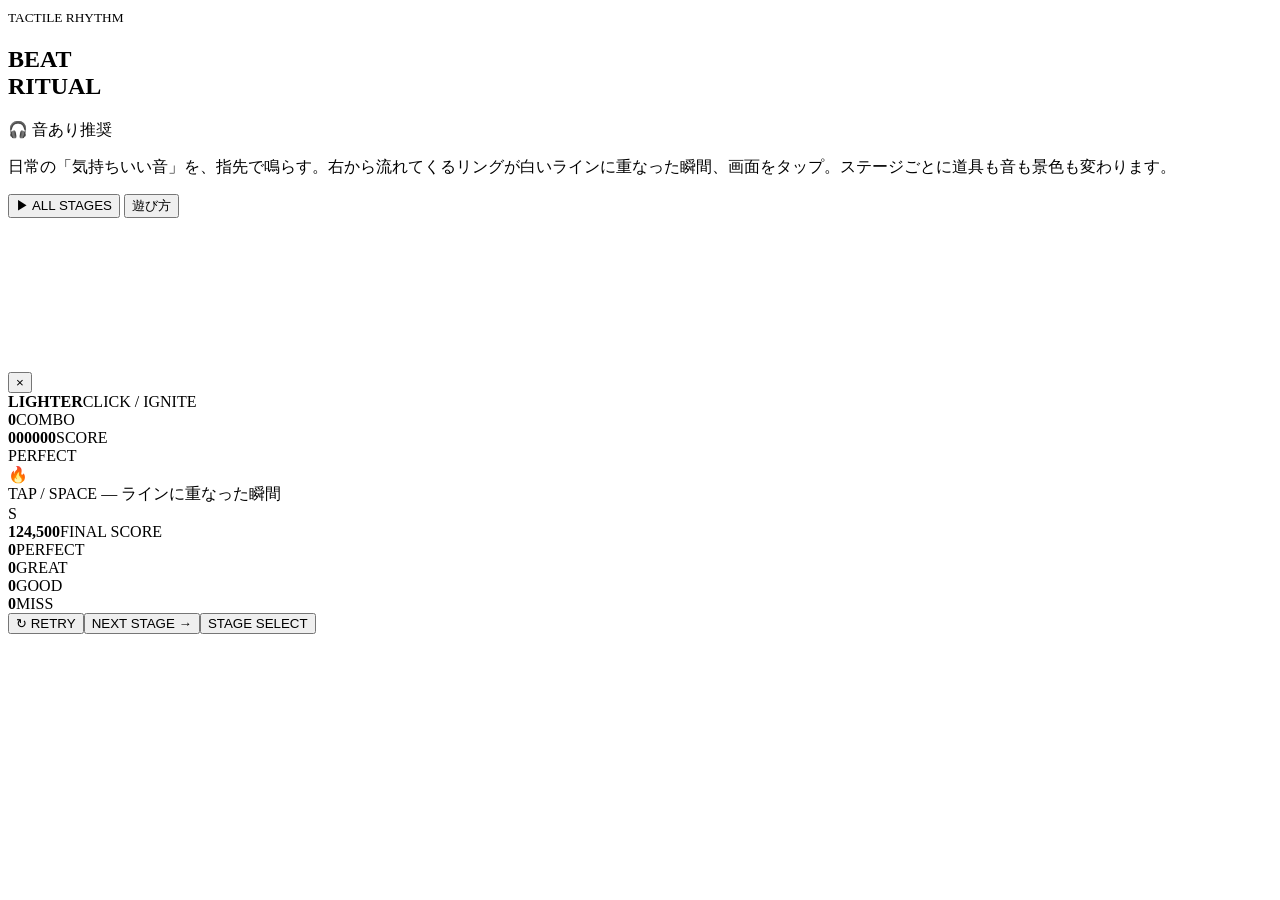
==== index.html @ 86ea7ae0 "Add BEAT RITUAL game shell" ====
<!doctype html>
<html lang="ja">
<head>
<meta charset="utf-8" />
<meta name="viewport" content="width=device-width,initial-scale=1,maximum-scale=1,user-scalable=no,viewport-fit=cover" />
<meta name="theme-color" content="#111318" />
<title>BEAT RITUAL — tactile rhythm game</title>
<link rel="stylesheet" href="beat.css" />
</head>
<body>
<div id="app">
  <section id="home" class="screen active">
    <div class="brand">
      <div><small>TACTILE RHYTHM</small><h1>BEAT<br>RITUAL</h1></div>
      <div class="badge">🎧 音あり推奨</div>
    </div>
    <p class="intro">日常の「気持ちいい音」を、指先で鳴らす。右から流れてくるリングが白いラインに重なった瞬間、画面をタップ。ステージごとに道具も音も景色も変わります。</p>
    <div class="stage-grid" id="stageGrid"></div>
    <div class="actions">
      <button class="primary" id="allBtn">▶ ALL STAGES</button>
      <button class="ghost" id="howBtn">遊び方</button>
    </div>
  </section>
  <section id="game" class="screen">
    <div class="game-bg" id="gameBg"></div><div class="grain"></div><div class="fever" id="fever"></div>
    <canvas id="canvas"></canvas>
    <div class="hud">
      <div class="hud-left"><button class="back" id="backBtn">×</button><div class="stage-title"><b id="hudTitle">LIGHTER</b><span id="hudSub">CLICK / IGNITE</span></div></div>
      <div class="combo"><strong id="combo">0</strong><span>COMBO</span></div>
      <div class="score"><strong id="score">000000</strong><span>SCORE</span></div>
    </div>
    <div class="progress"><i id="progressBar"></i></div>
    <div class="judgement" id="judgement">PERFECT</div>
    <div class="item-wrap"><div class="item" id="item">🔥</div></div>
    <div class="instruction" id="instruction">TAP / SPACE — ラインに重なった瞬間</div>
    <div id="countdown"></div>
  </section>
  <section id="results" class="screen">
    <div class="result-card">
      <div class="result-top"><div class="rank" id="rank">S</div><div class="result-score"><strong id="finalScore">124,500</strong><span>FINAL SCORE</span></div></div>
      <div class="best" id="bestText"></div><div class="unlock" id="unlockText"></div>
      <div class="stats">
        <div class="stat"><b id="stPerfect">0</b><span>PERFECT</span></div>
        <div class="stat"><b id="stGreat">0</b><span>GREAT</span></div>
        <div class="stat"><b id="stGood">0</b><span>GOOD</span></div>
        <div class="stat"><b id="stMiss">0</b><span>MISS</span></div>
      </div>
      <div class="result-actions"><button class="primary" id="retryBtn">↻ RETRY</button><button class="ghost" id="nextBtn">NEXT STAGE →</button><button class="ghost" id="homeBtn">STAGE SELECT</button></div>
    </div>
  </section>
</div>
<script src="beat.js"></script>
</body>
</html>
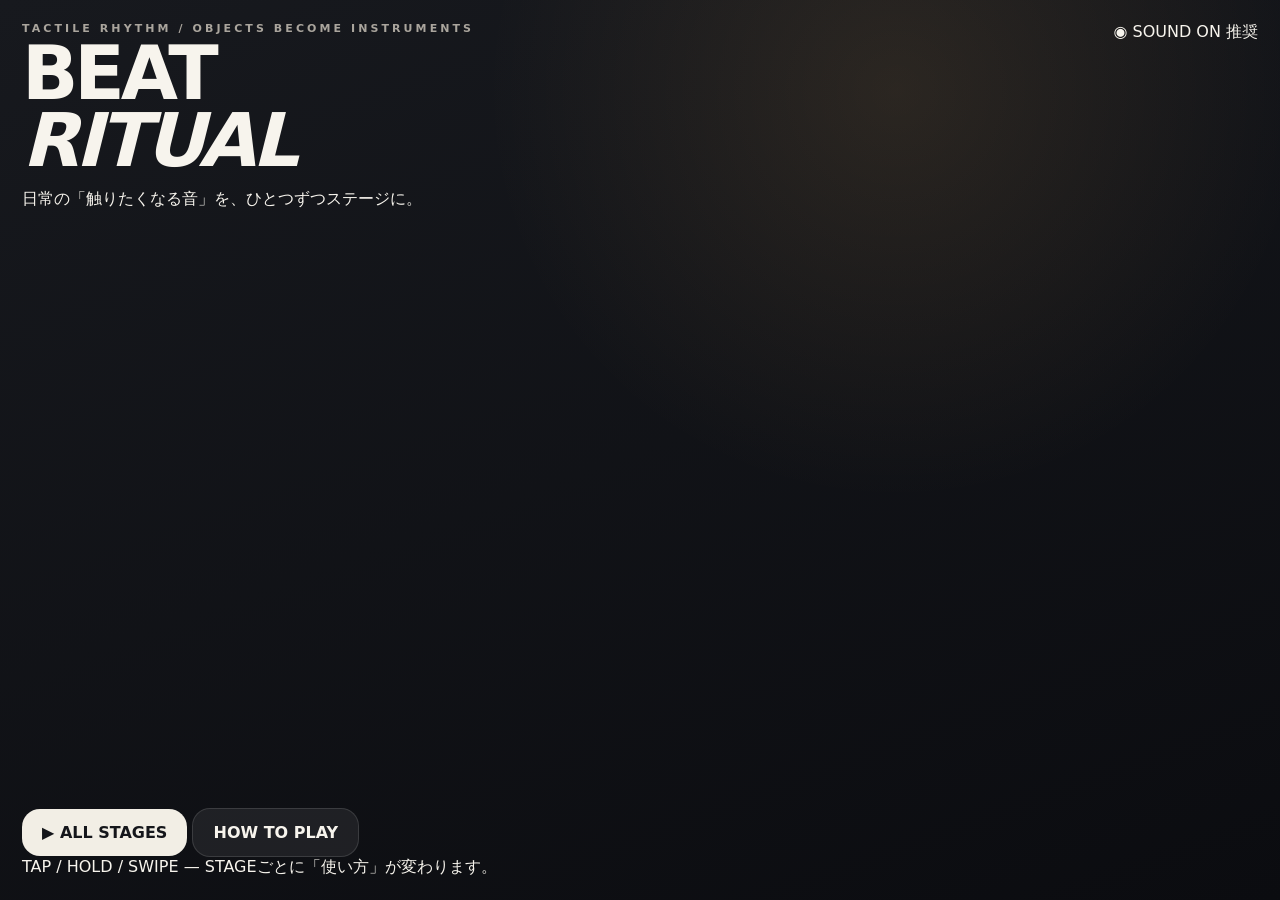
==== commit 98089b18: "Rebuild BEAT RITUAL tactile stage UI" ====
--- a/index.html
+++ b/index.html
@@ -3,51 +3,87 @@
 <head>
 <meta charset="utf-8" />
 <meta name="viewport" content="width=device-width,initial-scale=1,maximum-scale=1,user-scalable=no,viewport-fit=cover" />
-<meta name="theme-color" content="#111318" />
+<meta name="theme-color" content="#08090d" />
 <title>BEAT RITUAL — tactile rhythm game</title>
 <link rel="stylesheet" href="beat.css" />
 </head>
 <body>
 <div id="app">
   <section id="home" class="screen active">
-    <div class="brand">
-      <div><small>TACTILE RHYTHM</small><h1>BEAT<br>RITUAL</h1></div>
-      <div class="badge">🎧 音あり推奨</div>
+    <div class="ambient ambient-a"></div><div class="ambient ambient-b"></div>
+    <header class="brand">
+      <div>
+        <small>TACTILE RHYTHM / OBJECTS BECOME INSTRUMENTS</small>
+        <h1>BEAT<br><i>RITUAL</i></h1>
+        <p>日常の「触りたくなる音」を、ひとつずつステージに。</p>
+      </div>
+      <div class="sound-pill">◉ SOUND ON 推奨</div>
+    </header>
+    <div class="stage-grid" id="stageGrid"></div>
+    <div class="home-actions">
+      <button class="primary" id="allBtn"><span>▶</span> ALL STAGES</button>
+      <button class="ghost" id="howBtn">HOW TO PLAY</button>
     </div>
-    <p class="intro">日常の「気持ちいい音」を、指先で鳴らす。右から流れてくるリングが白いラインに重なった瞬間、画面をタップ。ステージごとに道具も音も景色も変わります。</p>
-    <div class="stage-grid" id="stageGrid"></div>
-    <div class="actions">
-      <button class="primary" id="allBtn">▶ ALL STAGES</button>
-      <button class="ghost" id="howBtn">遊び方</button>
+    <div class="home-foot">TAP / HOLD / SWIPE — STAGEごとに「使い方」が変わります。</div>
+  </section>
+
+  <section id="game" class="screen">
+    <canvas id="world"></canvas>
+    <div class="vignette"></div><div class="grain"></div>
+    <div class="camera-flash" id="flash"></div>
+    <div class="heat-wash" id="heatWash"></div>
+    <div class="hud">
+      <div class="hud-left">
+        <button class="back" id="backBtn" aria-label="戻る">×</button>
+        <div class="stage-name"><small id="hudNo">STAGE 01</small><b id="hudTitle">LIGHTER</b><span id="hudSub">BURN THE FLASH</span></div>
+      </div>
+      <div class="combo-wrap"><span>COMBO</span><strong id="combo">0</strong></div>
+      <div class="score-wrap"><strong id="score">000000</strong><span>SCORE</span></div>
+    </div>
+    <div class="progress"><i id="progressBar"></i><em id="progressDot"></em></div>
+    <div class="judge" id="judgement">PERFECT</div>
+    <div class="gesture" id="gesture"><b>TAP</b><span>光った写真を燃やす</span></div>
+    <div class="story" id="story">some things are better left as ash.</div>
+    <div id="countdown"></div>
+    <button id="inputSurface" aria-label="ゲーム操作エリア"></button>
+  </section>
+
+  <section id="results" class="screen">
+    <div class="result-glow"></div>
+    <div class="result-card">
+      <div class="result-kicker" id="resultStage">STAGE 01 / LIGHTER</div>
+      <div class="result-head">
+        <div class="rank" id="rank">S</div>
+        <div class="result-score"><strong id="finalScore">0</strong><span>FINAL SCORE</span></div>
+      </div>
+      <div class="best" id="bestText"></div>
+      <div class="stats">
+        <div><b id="stPerfect">0</b><span>PERFECT</span></div>
+        <div><b id="stGreat">0</b><span>GREAT</span></div>
+        <div><b id="stGood">0</b><span>GOOD</span></div>
+        <div><b id="stMiss">0</b><span>MISS</span></div>
+      </div>
+      <div class="result-actions">
+        <button class="primary" id="retryBtn">↻ RETRY</button>
+        <button class="ghost" id="nextBtn">NEXT STAGE →</button>
+        <button class="ghost" id="homeBtn">STAGE SELECT</button>
+      </div>
     </div>
   </section>
-  <section id="game" class="screen">
-    <div class="game-bg" id="gameBg"></div><div class="grain"></div><div class="fever" id="fever"></div>
-    <canvas id="canvas"></canvas>
-    <div class="hud">
-      <div class="hud-left"><button class="back" id="backBtn">×</button><div class="stage-title"><b id="hudTitle">LIGHTER</b><span id="hudSub">CLICK / IGNITE</span></div></div>
-      <div class="combo"><strong id="combo">0</strong><span>COMBO</span></div>
-      <div class="score"><strong id="score">000000</strong><span>SCORE</span></div>
+
+  <dialog id="howDialog">
+    <button class="dialog-close" id="howClose">×</button>
+    <small>HOW TO PLAY</small>
+    <h2>ノーツを叩くんじゃない。<br>道具を“使う”。</h2>
+    <p>タイミングの目印が操作ポイントに重なった瞬間、そのステージのジェスチャーを入力。PERFECTをつなぐほど画面の光・音・粒子が濃くなります。</p>
+    <div class="how-grid">
+      <div><b>LIGHTER</b><span>タップ / 長押し</span></div>
+      <div><b>MATCH</b><span>横スワイプ</span></div>
+      <div><b>CAMERA</b><span>タップ</span></div>
+      <div><b>SODA</b><span>上フリック</span></div>
+      <div><b>TYPEWRITER</b><span>タップ</span></div>
     </div>
-    <div class="progress"><i id="progressBar"></i></div>
-    <div class="judgement" id="judgement">PERFECT</div>
-    <div class="item-wrap"><div class="item" id="item">🔥</div></div>
-    <div class="instruction" id="instruction">TAP / SPACE — ラインに重なった瞬間</div>
-    <div id="countdown"></div>
-  </section>
-  <section id="results" class="screen">
-    <div class="result-card">
-      <div class="result-top"><div class="rank" id="rank">S</div><div class="result-score"><strong id="finalScore">124,500</strong><span>FINAL SCORE</span></div></div>
-      <div class="best" id="bestText"></div><div class="unlock" id="unlockText"></div>
-      <div class="stats">
-        <div class="stat"><b id="stPerfect">0</b><span>PERFECT</span></div>
-        <div class="stat"><b id="stGreat">0</b><span>GREAT</span></div>
-        <div class="stat"><b id="stGood">0</b><span>GOOD</span></div>
-        <div class="stat"><b id="stMiss">0</b><span>MISS</span></div>
-      </div>
-      <div class="result-actions"><button class="primary" id="retryBtn">↻ RETRY</button><button class="ghost" id="nextBtn">NEXT STAGE →</button><button class="ghost" id="homeBtn">STAGE SELECT</button></div>
-    </div>
-  </section>
+  </dialog>
 </div>
 <script src="beat.js"></script>
 </body>
--- a/beat.css
+++ b/beat.css
@@ -0,0 +1,19 @@
+:root{--bg:#111318;--panel:rgba(255,255,255,.08);--text:#f7f4ed;--muted:#aaa59d;--accent:#ffb34d;--accent2:#ff6b45;--good:#95e0b8;--danger:#ff667d;--line:rgba(255,255,255,.17)}
+*{box-sizing:border-box} html,body{width:100%;height:100%;margin:0;overflow:hidden;background:#0b0c10;color:var(--text);font-family:Inter,ui-rounded,"Hiragino Sans","Yu Gothic",system-ui,-apple-system,sans-serif;-webkit-user-select:none;user-select:none;-webkit-touch-callout:none;touch-action:manipulation}
+button{font:inherit;color:inherit}
+#app{position:fixed;inset:0;background:radial-gradient(circle at 70% 10%,rgba(255,190,100,.10),transparent 34%),linear-gradient(160deg,#17191e 0%,#0b0c10 100%)}
+.screen{position:absolute;inset:0;display:none}.screen.active{display:flex}
+#home{flex-direction:column;padding:max(22px,env(safe-area-inset-top)) max(22px,env(safe-area-inset-right)) max(22px,env(safe-area-inset-bottom)) max(22px,env(safe-area-inset-left));overflow:auto}
+.brand{display:flex;justify-content:space-between;align-items:flex-start;gap:20px}.brand small{display:block;letter-spacing:.28em;color:var(--muted);font-weight:800;font-size:11px}.brand h1{margin:5px 0 0;font-size:clamp(34px,8vw,74px);line-height:.9;letter-spacing:-.055em}.badge{border:1px solid rgba(255,255,255,.15);border-radius:999px;padding:8px 12px;color:#d7d3ca;font-size:12px;background:rgba(255,255,255,.04);white-space:nowrap}
+.intro{margin:22px 0 16px;max-width:740px;color:#c9c3b8;font-size:14px;line-height:1.7}.stage-grid{display:grid;grid-template-columns:repeat(5,minmax(160px,1fr));gap:12px;min-height:0;flex:1}.stage-card{position:relative;min-height:230px;border:1px solid rgba(255,255,255,.12);border-radius:24px;padding:18px;text-align:left;background:linear-gradient(180deg,rgba(255,255,255,.075),rgba(255,255,255,.025));overflow:hidden;cursor:pointer;transition:.18s transform,.18s border-color,.18s background}.stage-card:hover{transform:translateY(-3px);border-color:rgba(255,255,255,.3)}.stage-card:active{transform:scale(.985)}.stage-card .num{font-size:11px;letter-spacing:.18em;color:var(--muted);font-weight:800}.stage-card .icon{font-size:62px;filter:drop-shadow(0 12px 16px rgba(0,0,0,.32));margin:18px 0 8px;display:block}.stage-card h2{font-size:22px;margin:0 0 5px;letter-spacing:-.03em}.stage-card p{font-size:12px;color:#bbb5ab;line-height:1.5;margin:0}.stage-card .meta{position:absolute;bottom:15px;left:18px;right:18px;display:flex;justify-content:space-between;color:#8f8a82;font-size:11px}.stage-card::after{content:"";position:absolute;width:150px;height:150px;border-radius:50%;right:-55px;top:-55px;background:var(--card-accent);filter:blur(28px);opacity:.13}
+.actions{display:flex;gap:10px;margin-top:14px}.primary,.ghost{border:0;border-radius:18px;padding:14px 20px;font-weight:900;cursor:pointer}.primary{background:#f2eee5;color:#15161b}.ghost{background:rgba(255,255,255,.07);border:1px solid rgba(255,255,255,.12)}
+#game{background:#101116;flex-direction:column}.game-bg{position:absolute;inset:0;transition:background .5s}.grain{position:absolute;inset:0;opacity:.12;pointer-events:none;background-image:url("data:image/svg+xml,%3Csvg viewBox='0 0 180 180' xmlns='http://www.w3.org/2000/svg'%3E%3Cfilter id='n'%3E%3CfeTurbulence type='fractalNoise' baseFrequency='.9' numOctaves='3' stitchTiles='stitch'/%3E%3C/filter%3E%3Crect width='100%25' height='100%25' filter='url(%23n)' opacity='.28'/%3E%3C/svg%3E")}
+.hud{position:absolute;z-index:10;left:0;right:0;top:0;padding:max(14px,env(safe-area-inset-top)) max(16px,env(safe-area-inset-right)) 0 max(16px,env(safe-area-inset-left));display:grid;grid-template-columns:1fr auto 1fr;align-items:start;pointer-events:none}.hud-left{display:flex;gap:12px;align-items:center}.back{pointer-events:auto;width:42px;height:42px;border-radius:50%;border:1px solid rgba(255,255,255,.13);background:rgba(0,0,0,.22);backdrop-filter:blur(8px);font-size:22px;cursor:pointer}.stage-title b{display:block;font-size:15px}.stage-title span{display:block;color:#aaa59d;font-size:11px;margin-top:2px}.combo{text-align:center;min-width:110px}.combo strong{font-size:30px;line-height:1;display:block}.combo span{font-size:10px;letter-spacing:.17em;color:#aaa59d}.score{text-align:right;font-variant-numeric:tabular-nums}.score strong{font-size:20px}.score span{display:block;color:#aaa59d;font-size:10px;letter-spacing:.12em}
+.progress{position:absolute;top:74px;left:20px;right:20px;height:3px;border-radius:99px;background:rgba(255,255,255,.09);z-index:8;overflow:hidden}.progress i{display:block;height:100%;width:0;background:#fff;box-shadow:0 0 10px #fff}
+canvas{position:absolute;inset:0;width:100%;height:100%}.judgement{position:absolute;z-index:12;left:21%;top:30%;transform:translate(-50%,-50%) scale(.8);font-weight:1000;font-size:clamp(22px,4vw,46px);letter-spacing:-.04em;opacity:0;pointer-events:none;text-shadow:0 6px 24px rgba(0,0,0,.3)}.judgement.show{animation:judge .42s ease-out}@keyframes judge{0%{opacity:0;transform:translate(-50%,-50%) scale(.65)}30%{opacity:1;transform:translate(-50%,-50%) scale(1.08)}100%{opacity:0;transform:translate(-50%,-62%) scale(1)}}
+.item-wrap{position:absolute;z-index:7;left:6%;bottom:10%;width:26%;height:38%;min-width:150px;display:flex;align-items:flex-end;justify-content:center;pointer-events:none}.item{font-size:clamp(92px,16vw,190px);transform-origin:50% 75%;filter:drop-shadow(0 20px 28px rgba(0,0,0,.35));will-change:transform,filter}.item.hit{animation:itemHit .25s cubic-bezier(.2,.8,.2,1)}@keyframes itemHit{0%{transform:rotate(0) scale(1)}35%{transform:rotate(-8deg) scale(1.08)}100%{transform:rotate(0) scale(1)}}
+.instruction{position:absolute;z-index:9;left:50%;bottom:max(16px,env(safe-area-inset-bottom));transform:translateX(-50%);font-size:12px;color:#c4beb4;background:rgba(0,0,0,.24);border:1px solid rgba(255,255,255,.1);border-radius:999px;padding:9px 14px;backdrop-filter:blur(8px);pointer-events:none;white-space:nowrap}.fever{position:absolute;z-index:6;inset:0;pointer-events:none;opacity:0;background:radial-gradient(circle at 22% 48%,rgba(255,244,170,.2),transparent 20%),linear-gradient(110deg,transparent 0 38%,rgba(255,255,255,.08) 50%,transparent 62%);mix-blend-mode:screen}.fever.on{animation:feverPulse .7s infinite alternate}@keyframes feverPulse{from{opacity:.35}to{opacity:.8}}
+#countdown{position:absolute;inset:0;z-index:30;display:none;align-items:center;justify-content:center;background:rgba(4,4,8,.45);backdrop-filter:blur(4px);font-size:min(28vw,210px);font-weight:1000}.count-pop{animation:countPop .7s cubic-bezier(.16,.84,.25,1)}@keyframes countPop{0%{transform:scale(.5);opacity:0}28%{transform:scale(1);opacity:1}100%{transform:scale(1.25);opacity:0}}
+#results{align-items:center;justify-content:center;padding:24px;background:radial-gradient(circle at 50% 25%,rgba(255,190,100,.14),transparent 32%),#0b0c10}.result-card{width:min(760px,96vw);max-height:94vh;overflow:auto;border:1px solid rgba(255,255,255,.12);border-radius:30px;padding:28px;background:rgba(255,255,255,.055);backdrop-filter:blur(18px)}.result-top{display:flex;justify-content:space-between;align-items:end;gap:20px}.rank{font-size:clamp(74px,17vw,150px);font-weight:1000;line-height:.8;letter-spacing:-.09em}.result-score{text-align:right}.result-score strong{display:block;font-size:clamp(28px,6vw,54px);letter-spacing:-.04em}.result-score span{color:#aaa59d;font-size:11px;letter-spacing:.16em}.stats{display:grid;grid-template-columns:repeat(4,1fr);gap:9px;margin:26px 0 18px}.stat{border:1px solid rgba(255,255,255,.09);border-radius:17px;padding:13px;background:rgba(0,0,0,.15)}.stat b{font-size:20px;display:block}.stat span{font-size:10px;color:#aaa59d;letter-spacing:.1em}.result-actions{display:flex;gap:9px;flex-wrap:wrap}.result-actions button{flex:1;min-width:150px}.best{font-size:12px;color:#bcb6ac;margin:8px 0 20px}.unlock{font-size:12px;color:#e9d7b7;background:rgba(255,183,80,.08);border:1px solid rgba(255,190,90,.17);border-radius:14px;padding:10px 12px;margin-bottom:16px;display:none}
+@media(max-width:900px){.stage-grid{grid-template-columns:repeat(2,minmax(150px,1fr))}.stage-card{min-height:190px}.stage-card:last-child{grid-column:1/-1}.brand h1{font-size:52px}.intro{margin-top:14px}.hud{grid-template-columns:1fr auto}.combo{display:none}.stage-title span{display:none}.item-wrap{left:3%;width:31%}.instruction{font-size:11px}}
+@media(max-width:560px){#home{padding:18px}.brand{align-items:center}.brand h1{font-size:40px}.badge{display:none}.intro{font-size:12px}.stage-grid{gap:9px}.stage-card{min-height:175px;padding:14px;border-radius:20px}.stage-card .icon{font-size:45px;margin:12px 0 6px}.stage-card h2{font-size:17px}.stage-card p{font-size:10px}.stage-card .meta{left:14px;right:14px;bottom:11px}.result-card{padding:21px}.stats{grid-template-columns:repeat(2,1fr)}.item{font-size:105px}.item-wrap{bottom:15%}.progress{top:66px}}
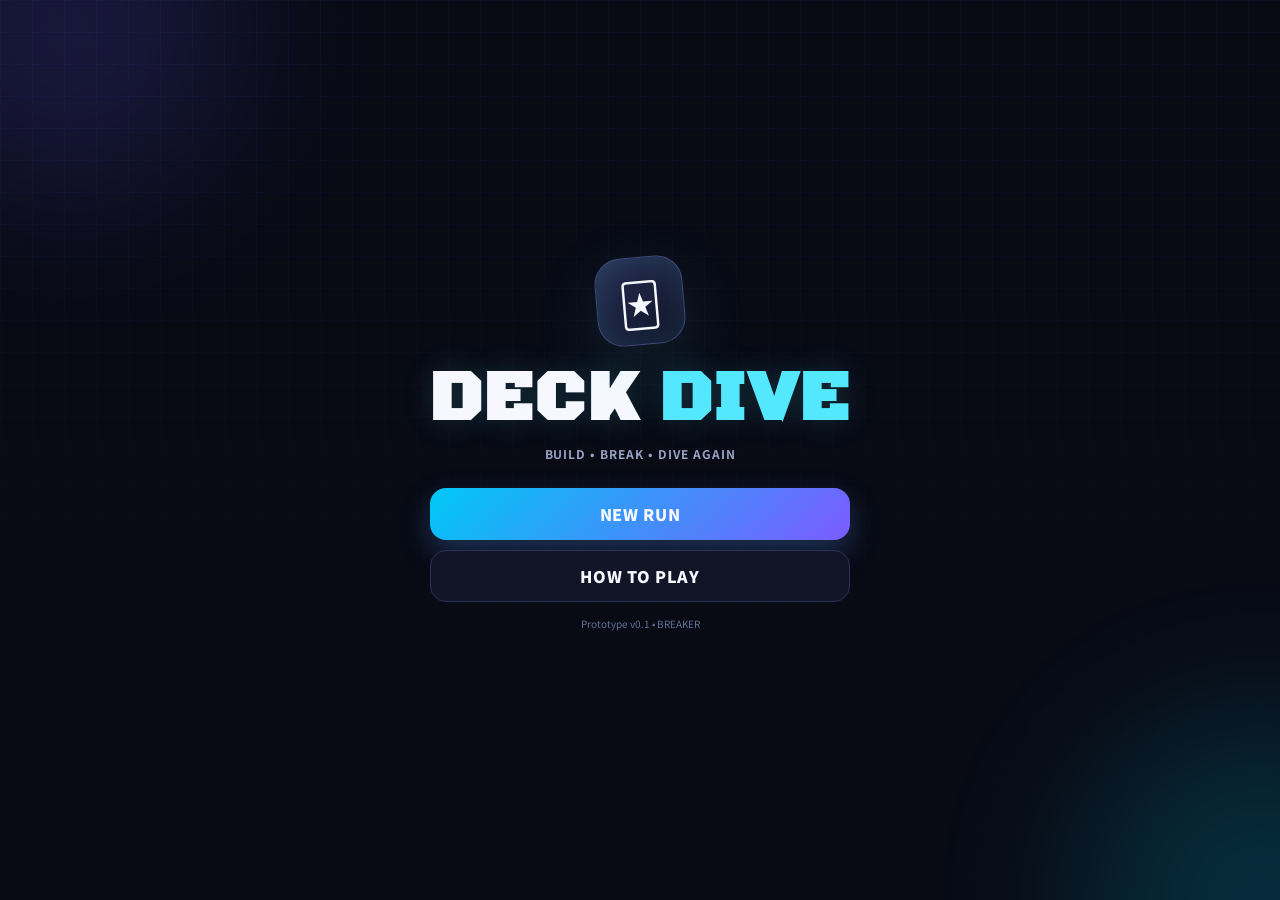
==== commit 859dd33e: "Build DECK DIVE playable prototype v0.1" ====
--- a/index.html
+++ b/index.html
@@ -1,90 +1,40 @@
 <!doctype html>
 <html lang="ja">
 <head>
-<meta charset="utf-8" />
-<meta name="viewport" content="width=device-width,initial-scale=1,maximum-scale=1,user-scalable=no,viewport-fit=cover" />
-<meta name="theme-color" content="#08090d" />
-<title>BEAT RITUAL — tactile rhythm game</title>
-<link rel="stylesheet" href="beat.css" />
+  <meta charset="utf-8" />
+  <meta name="viewport" content="width=device-width,initial-scale=1,maximum-scale=1,user-scalable=no,viewport-fit=cover" />
+  <meta name="theme-color" content="#090b18" />
+  <title>DECK DIVE</title>
+  <link rel="preconnect" href="https://fonts.googleapis.com">
+  <link rel="preconnect" href="https://fonts.gstatic.com" crossorigin>
+  <link href="https://fonts.googleapis.com/css2?family=Black+Ops+One&family=Noto+Sans+JP:wght@400;600;700;900&display=swap" rel="stylesheet">
 </head>
 <body>
-<div id="app">
-  <section id="home" class="screen active">
-    <div class="ambient ambient-a"></div><div class="ambient ambient-b"></div>
-    <header class="brand">
-      <div>
-        <small>TACTILE RHYTHM / OBJECTS BECOME INSTRUMENTS</small>
-        <h1>BEAT<br><i>RITUAL</i></h1>
-        <p>日常の「触りたくなる音」を、ひとつずつステージに。</p>
+  <div id="app">
+    <div class="bg-grid"></div>
+    <div class="bg-orb orb-a"></div><div class="bg-orb orb-b"></div>
+    <div id="fxLayer" class="fx-layer"></div>
+    <header id="hud" class="hud hidden">
+      <div class="hud-left">
+        <button class="icon-btn" id="homeBtn" aria-label="ホーム">⌂</button>
+        <div class="run-label"><b id="actLabel">ACT 1</b><span id="floorLabel">FLOOR 1</span></div>
       </div>
-      <div class="sound-pill">◉ SOUND ON 推奨</div>
+      <div class="hud-stats">
+        <span>❤️ <b id="hudHp">80</b>/<span id="hudMaxHp">80</span></span>
+        <span>🪙 <b id="hudGold">80</b></span>
+      </div>
+      <button class="icon-btn" id="deckBtn" aria-label="デッキ">▤</button>
     </header>
-    <div class="stage-grid" id="stageGrid"></div>
-    <div class="home-actions">
-      <button class="primary" id="allBtn"><span>▶</span> ALL STAGES</button>
-      <button class="ghost" id="howBtn">HOW TO PLAY</button>
-    </div>
-    <div class="home-foot">TAP / HOLD / SWIPE — STAGEごとに「使い方」が変わります。</div>
-  </section>
-
-  <section id="game" class="screen">
-    <canvas id="world"></canvas>
-    <div class="vignette"></div><div class="grain"></div>
-    <div class="camera-flash" id="flash"></div>
-    <div class="heat-wash" id="heatWash"></div>
-    <div class="hud">
-      <div class="hud-left">
-        <button class="back" id="backBtn" aria-label="戻る">×</button>
-        <div class="stage-name"><small id="hudNo">STAGE 01</small><b id="hudTitle">LIGHTER</b><span id="hudSub">BURN THE FLASH</span></div>
-      </div>
-      <div class="combo-wrap"><span>COMBO</span><strong id="combo">0</strong></div>
-      <div class="score-wrap"><strong id="score">000000</strong><span>SCORE</span></div>
-    </div>
-    <div class="progress"><i id="progressBar"></i><em id="progressDot"></em></div>
-    <div class="judge" id="judgement">PERFECT</div>
-    <div class="gesture" id="gesture"><b>TAP</b><span>光った写真を燃やす</span></div>
-    <div class="story" id="story">some things are better left as ash.</div>
-    <div id="countdown"></div>
-    <button id="inputSurface" aria-label="ゲーム操作エリア"></button>
-  </section>
-
-  <section id="results" class="screen">
-    <div class="result-glow"></div>
-    <div class="result-card">
-      <div class="result-kicker" id="resultStage">STAGE 01 / LIGHTER</div>
-      <div class="result-head">
-        <div class="rank" id="rank">S</div>
-        <div class="result-score"><strong id="finalScore">0</strong><span>FINAL SCORE</span></div>
-      </div>
-      <div class="best" id="bestText"></div>
-      <div class="stats">
-        <div><b id="stPerfect">0</b><span>PERFECT</span></div>
-        <div><b id="stGreat">0</b><span>GREAT</span></div>
-        <div><b id="stGood">0</b><span>GOOD</span></div>
-        <div><b id="stMiss">0</b><span>MISS</span></div>
-      </div>
-      <div class="result-actions">
-        <button class="primary" id="retryBtn">↻ RETRY</button>
-        <button class="ghost" id="nextBtn">NEXT STAGE →</button>
-        <button class="ghost" id="homeBtn">STAGE SELECT</button>
+    <main id="screen" class="screen"></main>
+    <div id="modal" class="modal hidden">
+      <div class="modal-backdrop" data-close-modal></div>
+      <div class="modal-card">
+        <button class="modal-close" data-close-modal>×</button>
+        <div id="modalContent"></div>
       </div>
     </div>
-  </section>
-
-  <dialog id="howDialog">
-    <button class="dialog-close" id="howClose">×</button>
-    <small>HOW TO PLAY</small>
-    <h2>ノーツを叩くんじゃない。<br>道具を“使う”。</h2>
-    <p>タイミングの目印が操作ポイントに重なった瞬間、そのステージのジェスチャーを入力。PERFECTをつなぐほど画面の光・音・粒子が濃くなります。</p>
-    <div class="how-grid">
-      <div><b>LIGHTER</b><span>タップ / 長押し</span></div>
-      <div><b>MATCH</b><span>横スワイプ</span></div>
-      <div><b>CAMERA</b><span>タップ</span></div>
-      <div><b>SODA</b><span>上フリック</span></div>
-      <div><b>TYPEWRITER</b><span>タップ</span></div>
-    </div>
-  </dialog>
-</div>
-<script src="beat.js"></script>
+    <div id="toast" class="toast"></div>
+  </div>
+  <script src="loader.js"></script>
 </body>
 </html>
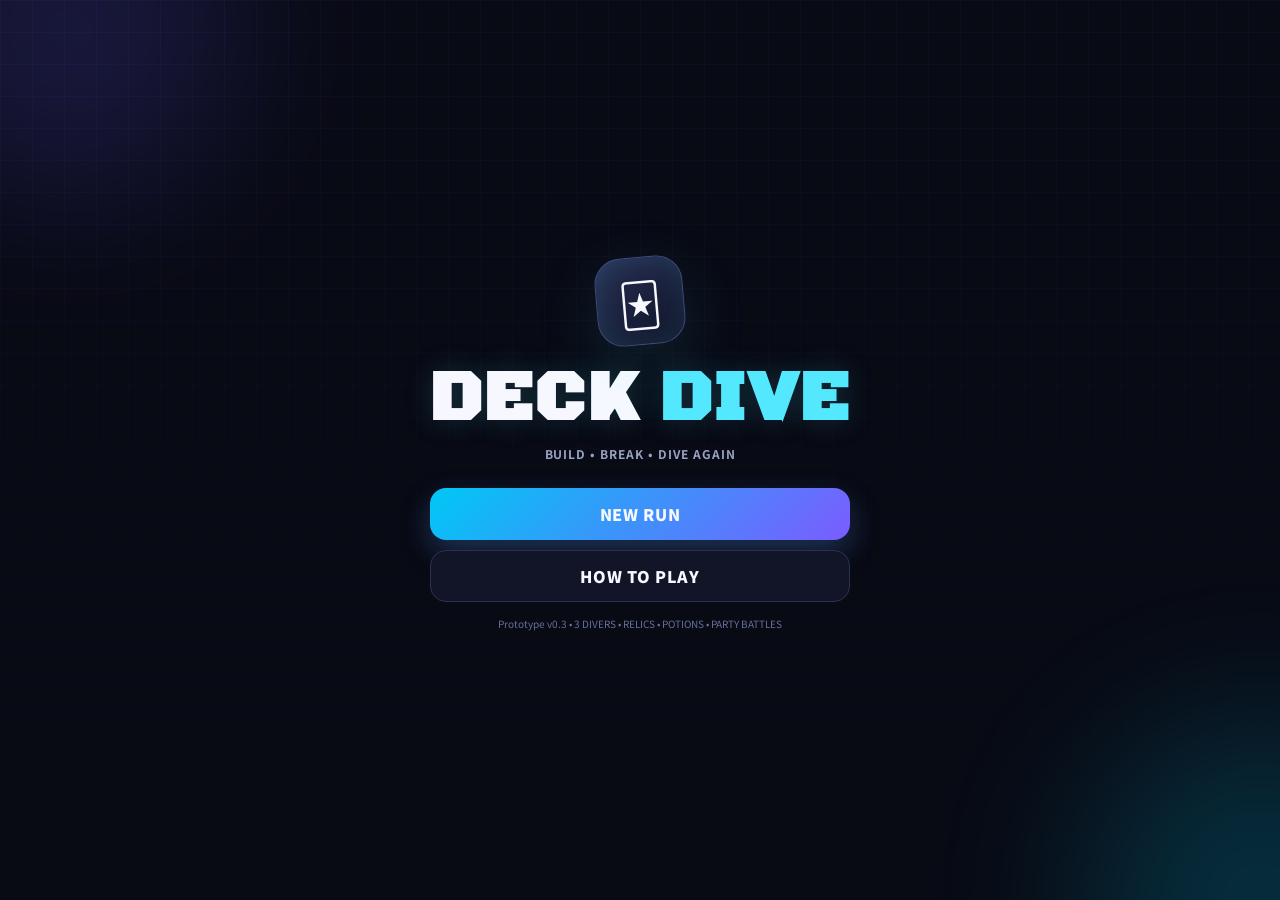
==== commit 9b539af6: "Expand roguelike HUD, relics, potions, characters, and multi-enemy combat" ====
--- a/index.html
+++ b/index.html
@@ -14,18 +14,29 @@
     <div class="bg-grid"></div>
     <div class="bg-orb orb-a"></div><div class="bg-orb orb-b"></div>
     <div id="fxLayer" class="fx-layer"></div>
+
     <header id="hud" class="hud hidden">
-      <div class="hud-left">
+      <div class="hud-mainrow">
         <button class="icon-btn" id="homeBtn" aria-label="ホーム">⌂</button>
-        <div class="run-label"><b id="actLabel">ACT 1</b><span id="floorLabel">FLOOR 1</span></div>
+        <div class="hud-character">
+          <div class="hud-character-name" id="hudCharName">BREAKER</div>
+          <div class="hud-character-sub"><span id="hudCharTitle">RUSH DIVER</span> • <b id="actLabel">ACT 1</b> <span id="floorLabel">FLOOR 1</span></div>
+        </div>
+        <div class="hud-stats">
+          <span>❤️ <b id="hudHp">80</b>/<span id="hudMaxHp">80</span></span>
+          <span>🪙 <b id="hudGold">80</b></span>
+        </div>
+        <button class="icon-btn" id="deckBtn" aria-label="デッキ">▤</button>
       </div>
-      <div class="hud-stats">
-        <span>❤️ <b id="hudHp">80</b>/<span id="hudMaxHp">80</span></span>
-        <span>🪙 <b id="hudGold">80</b></span>
+      <div class="hud-shelves">
+        <div id="hudRelics" class="hud-shelf relic-shelf" aria-label="レリック"></div>
+        <div id="hudPotions" class="hud-shelf potion-shelf" aria-label="ポーション"></div>
+        <div id="hudEffects" class="hud-shelf effect-shelf" aria-label="特殊効果"></div>
       </div>
-      <button class="icon-btn" id="deckBtn" aria-label="デッキ">▤</button>
     </header>
+
     <main id="screen" class="screen"></main>
+
     <div id="modal" class="modal hidden">
       <div class="modal-backdrop" data-close-modal></div>
       <div class="modal-card">
@@ -33,6 +44,7 @@
         <div id="modalContent"></div>
       </div>
     </div>
+
     <div id="toast" class="toast"></div>
   </div>
   <script src="loader.js"></script>
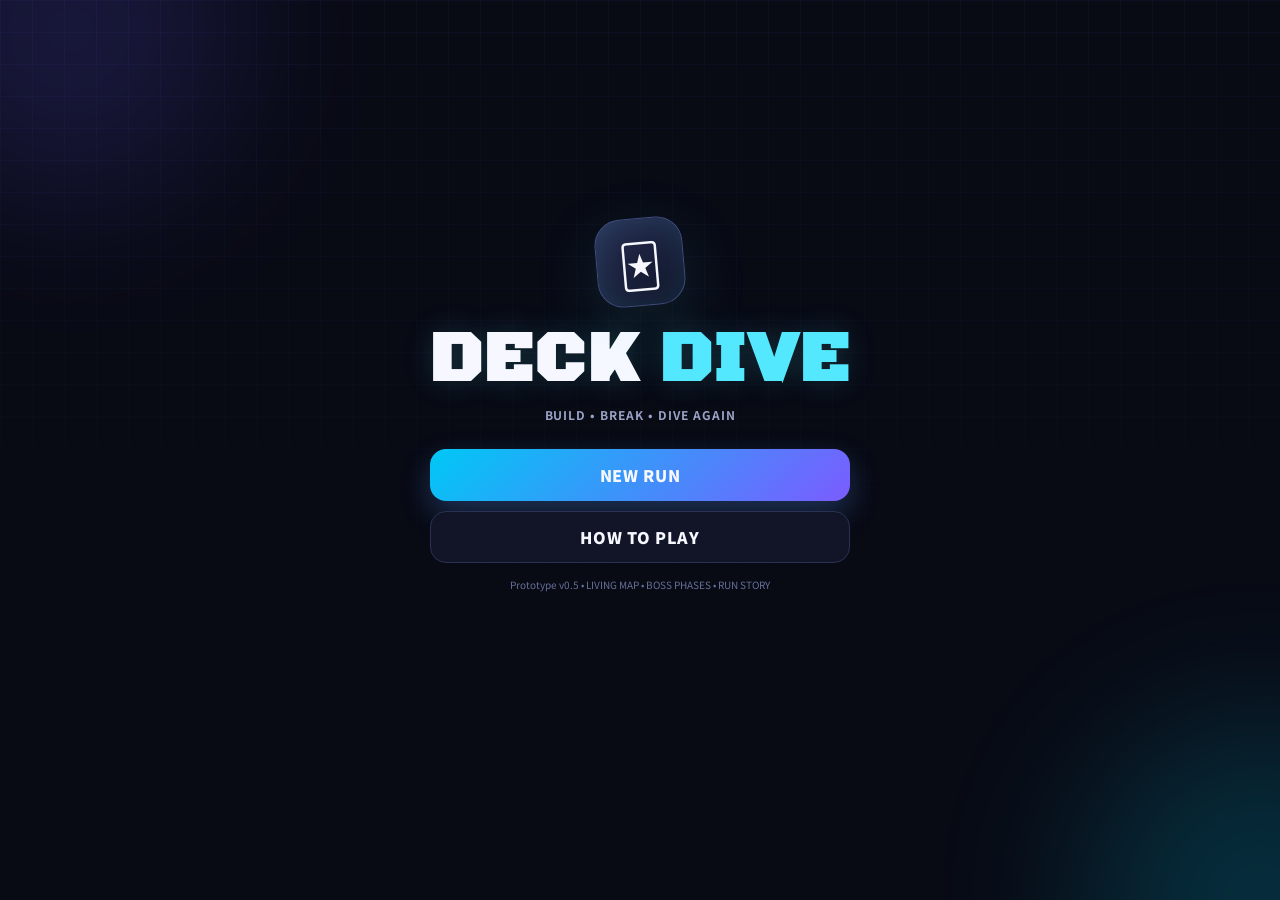
==== commit a1fe2572: "Load iPhone route viewport hotfix" ====
--- a/index.html
+++ b/index.html
@@ -8,6 +8,7 @@
   <link rel="preconnect" href="https://fonts.googleapis.com">
   <link rel="preconnect" href="https://fonts.gstatic.com" crossorigin>
   <link href="https://fonts.googleapis.com/css2?family=Black+Ops+One&family=Noto+Sans+JP:wght@400;600;700;900&display=swap" rel="stylesheet">
+  <link rel="stylesheet" href="hotfix-v056.css?v=1" />
 </head>
 <body>
   <div id="app">
@@ -47,6 +48,7 @@
 
     <div id="toast" class="toast"></div>
   </div>
+  <script src="hotfix-v056.js?v=1"></script>
   <script src="loader.js"></script>
 </body>
 </html>
--- a/hotfix-v056.css
+++ b/hotfix-v056.css
@@ -0,0 +1,6 @@
+*{-webkit-user-select:none!important;user-select:none!important;-webkit-touch-callout:none!important;-webkit-tap-highlight-color:transparent!important}
+html,body,#app{height:var(--vvh,100dvh)!important;min-height:var(--vvh,100dvh)!important;max-height:var(--vvh,100dvh)!important;overflow:hidden!important;overscroll-behavior:none!important}
+.screen{height:var(--vvh,100dvh)!important;max-height:var(--vvh,100dvh)!important;overflow-x:hidden!important;overflow-y:auto!important;padding-bottom:calc(96px + env(safe-area-inset-bottom))!important;overscroll-behavior-y:contain!important;-webkit-overflow-scrolling:touch!important}
+.route-screen{padding-bottom:calc(124px + env(safe-area-inset-bottom))!important;scroll-padding-bottom:calc(124px + env(safe-area-inset-bottom))!important}
+button,.card,.route-node,.character-card,.shelf-icon,img,svg{-webkit-user-select:none!important;user-select:none!important;-webkit-touch-callout:none!important;-webkit-user-drag:none!important}
+.route-row.current{scroll-margin-bottom:calc(110px + env(safe-area-inset-bottom));scroll-margin-top:145px}
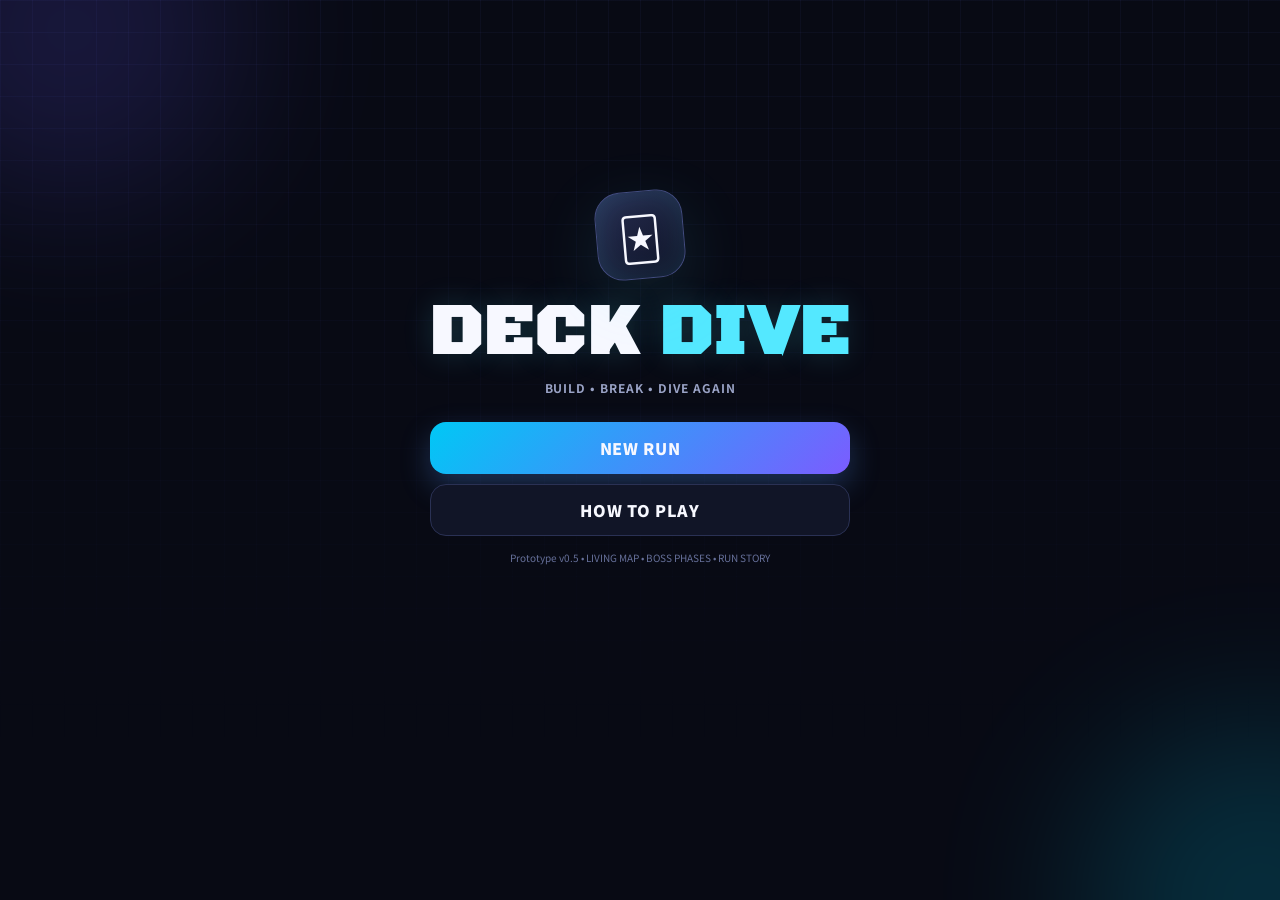
==== commit fdf572fd: "Bust cache for global iPhone layout fix" ====
--- a/index.html
+++ b/index.html
@@ -8,7 +8,7 @@
   <link rel="preconnect" href="https://fonts.googleapis.com">
   <link rel="preconnect" href="https://fonts.gstatic.com" crossorigin>
   <link href="https://fonts.googleapis.com/css2?family=Black+Ops+One&family=Noto+Sans+JP:wght@400;600;700;900&display=swap" rel="stylesheet">
-  <link rel="stylesheet" href="hotfix-v056.css?v=1" />
+  <link rel="stylesheet" href="hotfix-v056.css?v=2" />
 </head>
 <body>
   <div id="app">
@@ -48,7 +48,7 @@
 
     <div id="toast" class="toast"></div>
   </div>
-  <script src="hotfix-v056.js?v=1"></script>
+  <script src="hotfix-v056.js?v=2"></script>
   <script src="loader.js"></script>
 </body>
 </html>
--- a/hotfix-v056.css
+++ b/hotfix-v056.css
@@ -1,6 +1,76 @@
-*{-webkit-user-select:none!important;user-select:none!important;-webkit-touch-callout:none!important;-webkit-tap-highlight-color:transparent!important}
-html,body,#app{height:var(--vvh,100dvh)!important;min-height:var(--vvh,100dvh)!important;max-height:var(--vvh,100dvh)!important;overflow:hidden!important;overscroll-behavior:none!important}
-.screen{height:var(--vvh,100dvh)!important;max-height:var(--vvh,100dvh)!important;overflow-x:hidden!important;overflow-y:auto!important;padding-bottom:calc(96px + env(safe-area-inset-bottom))!important;overscroll-behavior-y:contain!important;-webkit-overflow-scrolling:touch!important}
-.route-screen{padding-bottom:calc(124px + env(safe-area-inset-bottom))!important;scroll-padding-bottom:calc(124px + env(safe-area-inset-bottom))!important}
-button,.card,.route-node,.character-card,.shelf-icon,img,svg{-webkit-user-select:none!important;user-select:none!important;-webkit-touch-callout:none!important;-webkit-user-drag:none!important}
-.route-row.current{scroll-margin-bottom:calc(110px + env(safe-area-inset-bottom));scroll-margin-top:145px}
+/* iPhone/Safari global viewport + interaction hotfix */
+*{
+  -webkit-user-select:none!important;
+  user-select:none!important;
+  -webkit-touch-callout:none!important;
+  -webkit-tap-highlight-color:transparent!important;
+  box-sizing:border-box;
+}
+html,body{
+  width:100%!important;
+  height:var(--vvh,100dvh)!important;
+  min-height:var(--vvh,100dvh)!important;
+  max-height:var(--vvh,100dvh)!important;
+  margin:0!important;
+  overflow:hidden!important;
+  overscroll-behavior:none!important;
+}
+#app{
+  width:100%!important;
+  height:var(--vvh,100dvh)!important;
+  min-height:var(--vvh,100dvh)!important;
+  max-height:var(--vvh,100dvh)!important;
+  overflow:hidden!important;
+}
+.hud{
+  position:relative!important;
+  z-index:50!important;
+}
+.screen{
+  height:calc(var(--vvh,100dvh) - var(--hudh,0px))!important;
+  min-height:0!important;
+  max-height:calc(var(--vvh,100dvh) - var(--hudh,0px))!important;
+  overflow-x:hidden!important;
+  overflow-y:auto!important;
+  -webkit-overflow-scrolling:touch!important;
+  overscroll-behavior-y:contain!important;
+  scroll-behavior:auto!important;
+  scroll-padding-top:18px!important;
+  scroll-padding-bottom:calc(150px + env(safe-area-inset-bottom))!important;
+  padding-bottom:calc(150px + env(safe-area-inset-bottom))!important;
+}
+/* Make the last content block fully reachable above Safari's bottom UI. */
+.screen> :last-child{
+  margin-bottom:max(28px,env(safe-area-inset-bottom))!important;
+}
+.route-screen{
+  min-height:max-content!important;
+  padding-bottom:calc(170px + env(safe-area-inset-bottom))!important;
+  scroll-padding-bottom:calc(170px + env(safe-area-inset-bottom))!important;
+}
+.route-row.current{
+  scroll-margin-top:110px!important;
+  scroll-margin-bottom:calc(150px + env(safe-area-inset-bottom))!important;
+}
+/* Results/event/shop screens are content-first: never clip their final panel. */
+.result-screen,.results-screen,.run-result,.event-screen,.shop-screen,.rest-screen,.reward-screen{
+  min-height:max-content!important;
+  padding-bottom:calc(170px + env(safe-area-inset-bottom))!important;
+}
+button,.card,.route-node,.character-card,.shelf-icon,img,svg,[role="button"]{
+  -webkit-user-select:none!important;
+  user-select:none!important;
+  -webkit-touch-callout:none!important;
+  -webkit-user-drag:none!important;
+  touch-action:manipulation!important;
+}
+input,textarea,[contenteditable="true"]{
+  -webkit-user-select:text!important;
+  user-select:text!important;
+  -webkit-touch-callout:default!important;
+}
+/* Compact vertical rhythm on short iPhones without shrinking text too far. */
+@media (max-width:700px) and (max-height:760px){
+  .screen{padding-bottom:calc(128px + env(safe-area-inset-bottom))!important;scroll-padding-bottom:calc(128px + env(safe-area-inset-bottom))!important}
+  .route-screen{padding-bottom:calc(145px + env(safe-area-inset-bottom))!important}
+}
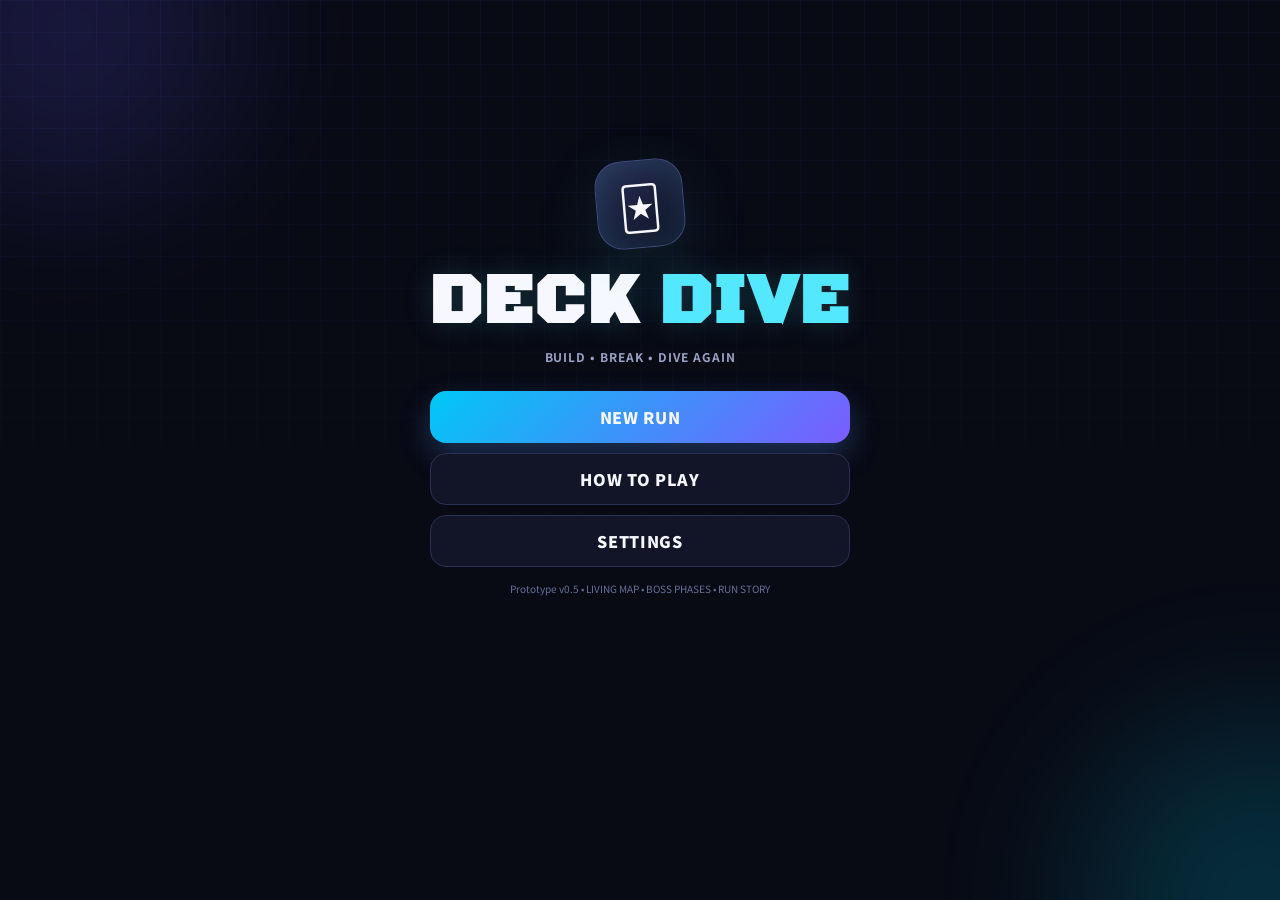
==== commit 653180dc: "Enable DECK DIVE v0.7 sound and UX layer" ====
--- a/index.html
+++ b/index.html
@@ -8,7 +8,8 @@
   <link rel="preconnect" href="https://fonts.googleapis.com">
   <link rel="preconnect" href="https://fonts.gstatic.com" crossorigin>
   <link href="https://fonts.googleapis.com/css2?family=Black+Ops+One&family=Noto+Sans+JP:wght@400;600;700;900&display=swap" rel="stylesheet">
-  <link rel="stylesheet" href="hotfix-v056.css?v=2" />
+  <link rel="stylesheet" href="hotfix-v056.css?v=3" />
+  <link rel="stylesheet" href="v07-audio.css?v=1" />
 </head>
 <body>
   <div id="app">
@@ -50,5 +51,6 @@
   </div>
   <script src="hotfix-v056.js?v=2"></script>
   <script src="loader.js"></script>
+  <script src="v07-audio.js?v=1"></script>
 </body>
 </html>
--- a/hotfix-v056.css
+++ b/hotfix-v056.css
@@ -48,6 +48,20 @@
   padding-bottom:calc(170px + env(safe-area-inset-bottom))!important;
   scroll-padding-bottom:calc(170px + env(safe-area-inset-bottom))!important;
 }
+/* Route header must participate in normal layout; sticky caused it to cover the map on iPhone. */
+.route-screen .map-sky{
+  position:relative!important;
+  top:auto!important;
+  left:auto!important;
+  right:auto!important;
+  z-index:3!important;
+  margin:0 0 12px!important;
+  transform:none!important;
+}
+.route-screen .route-board{
+  position:relative!important;
+  z-index:1!important;
+}
 .route-row.current{
   scroll-margin-top:110px!important;
   scroll-margin-bottom:calc(150px + env(safe-area-inset-bottom))!important;
--- a/v07-audio.css
+++ b/v07-audio.css
@@ -0,0 +1,14 @@
+/* DECK DIVE v0.7: sound, intent, current-position, reward polish */
+.hud-mainrow{grid-template-columns:34px minmax(0,1fr) auto 32px 32px!important;gap:5px!important}
+.dd-settings-btn{width:32px!important;height:32px!important;border-radius:10px!important;font-size:14px!important}
+.dd-settings-panel{display:grid;gap:10px}.dd-toggle{display:flex;align-items:center;justify-content:space-between;padding:12px 13px;border-radius:14px;background:#151b31;border:1px solid #313b62}.dd-toggle span{display:flex;flex-direction:column;gap:2px}.dd-toggle b{font-size:13px}.dd-toggle small{font-size:9px;color:#8490b4}.dd-pill{min-width:62px;padding:8px 10px;border-radius:999px;background:#2b314d;border:1px solid #434d76;font:900 10px system-ui}.dd-pill.on{color:#87f5ff;border-color:#50cfe4;background:#153540}.dd-volume{display:grid;grid-template-columns:58px 1fr 36px;align-items:center;gap:8px;font-size:10px}.dd-volume input{width:100%}.dd-volume output{text-align:right;color:#8eefff;font-weight:900}
+/* The map header must scroll naturally, never cover the route. */
+.route-screen .map-sky{position:relative!important;top:auto!important;left:auto!important;right:auto!important;z-index:3!important;margin:0 0 12px!important;transform:none!important}.route-screen .route-board{position:relative!important;z-index:1!important}
+/* Current position = a person/DIVER, not a class icon. */
+.route-diver{width:34px!important;height:34px!important;bottom:-25px!important;display:grid!important;place-items:center!important;border-radius:50%!important;border:2px solid #71efff!important;background:radial-gradient(circle,#17384b,#08111d 72%)!important;box-shadow:0 0 0 3px rgba(84,232,255,.11),0 0 18px rgba(84,232,255,.72)!important;overflow:hidden!important;font-size:0!important}.dd-mini-diver{width:28px;height:28px;display:block;filter:drop-shadow(0 0 5px rgba(84,232,255,.55))}.route-legend .dd-mini-diver{display:inline-block;width:18px;height:18px;vertical-align:middle;margin-left:3px}
+/* Enemy intent becomes readable at a glance. */
+.intent{display:flex!important;flex-direction:column!important;align-items:center!important;justify-content:center!important;gap:1px!important;min-width:50px!important;padding:5px 7px!important;border-width:1px!important}.intent .dd-intent-main{font-size:10px;line-height:1;font-weight:1000}.intent .dd-intent-sub{font-size:5.5px;letter-spacing:.08em;opacity:.75;font-weight:900}.intent.dd-intent-attack{background:linear-gradient(180deg,rgba(104,20,35,.96),rgba(44,12,24,.96))!important;border-color:#ff5f77!important;box-shadow:0 0 13px rgba(255,76,104,.22)!important}.intent.dd-intent-block{background:linear-gradient(180deg,rgba(16,65,92,.96),rgba(10,28,52,.96))!important;border-color:#64c8ff!important}.intent.dd-intent-mixed{background:linear-gradient(135deg,rgba(20,69,95,.96),rgba(90,25,43,.96))!important;border-color:#bca3ff!important}.intent.dd-intent-buff{background:linear-gradient(180deg,rgba(96,54,12,.96),rgba(45,25,8,.96))!important;border-color:#ffbe56!important}.intent.dd-intent-debuff{background:linear-gradient(180deg,rgba(73,34,96,.96),rgba(31,17,49,.96))!important;border-color:#cf88ff!important}.intent.dd-intent-special{background:linear-gradient(180deg,rgba(52,35,99,.96),rgba(18,16,48,.96))!important;border-color:#9e8cff!important}
+/* Reward cards fan in instead of simply appearing. */
+.reward-card-wrap{animation:ddRewardDeal .42s cubic-bezier(.2,.9,.25,1.2) both}.reward-card-wrap:nth-child(2){animation-delay:.08s}.reward-card-wrap:nth-child(3){animation-delay:.16s}.reward-card-wrap:nth-child(4){animation-delay:.24s}.reward-card-wrap:nth-child(5){animation-delay:.32s}@keyframes ddRewardDeal{from{opacity:0;transform:translateY(32px) scale(.84) rotate(-3deg)}to{opacity:1;transform:none}}
+.dd-now-label{display:inline-flex;align-items:center;gap:3px}
+@media(max-width:430px){.hud-mainrow{grid-template-columns:30px minmax(0,1fr) auto 29px 29px!important}.dd-settings-btn{width:29px!important;height:29px!important}.route-diver{width:30px!important;height:30px!important;bottom:-22px!important}.dd-mini-diver{width:25px;height:25px}.intent{min-width:44px!important;padding:4px 5px!important}.intent .dd-intent-main{font-size:8.5px}.intent .dd-intent-sub{font-size:5px}}
